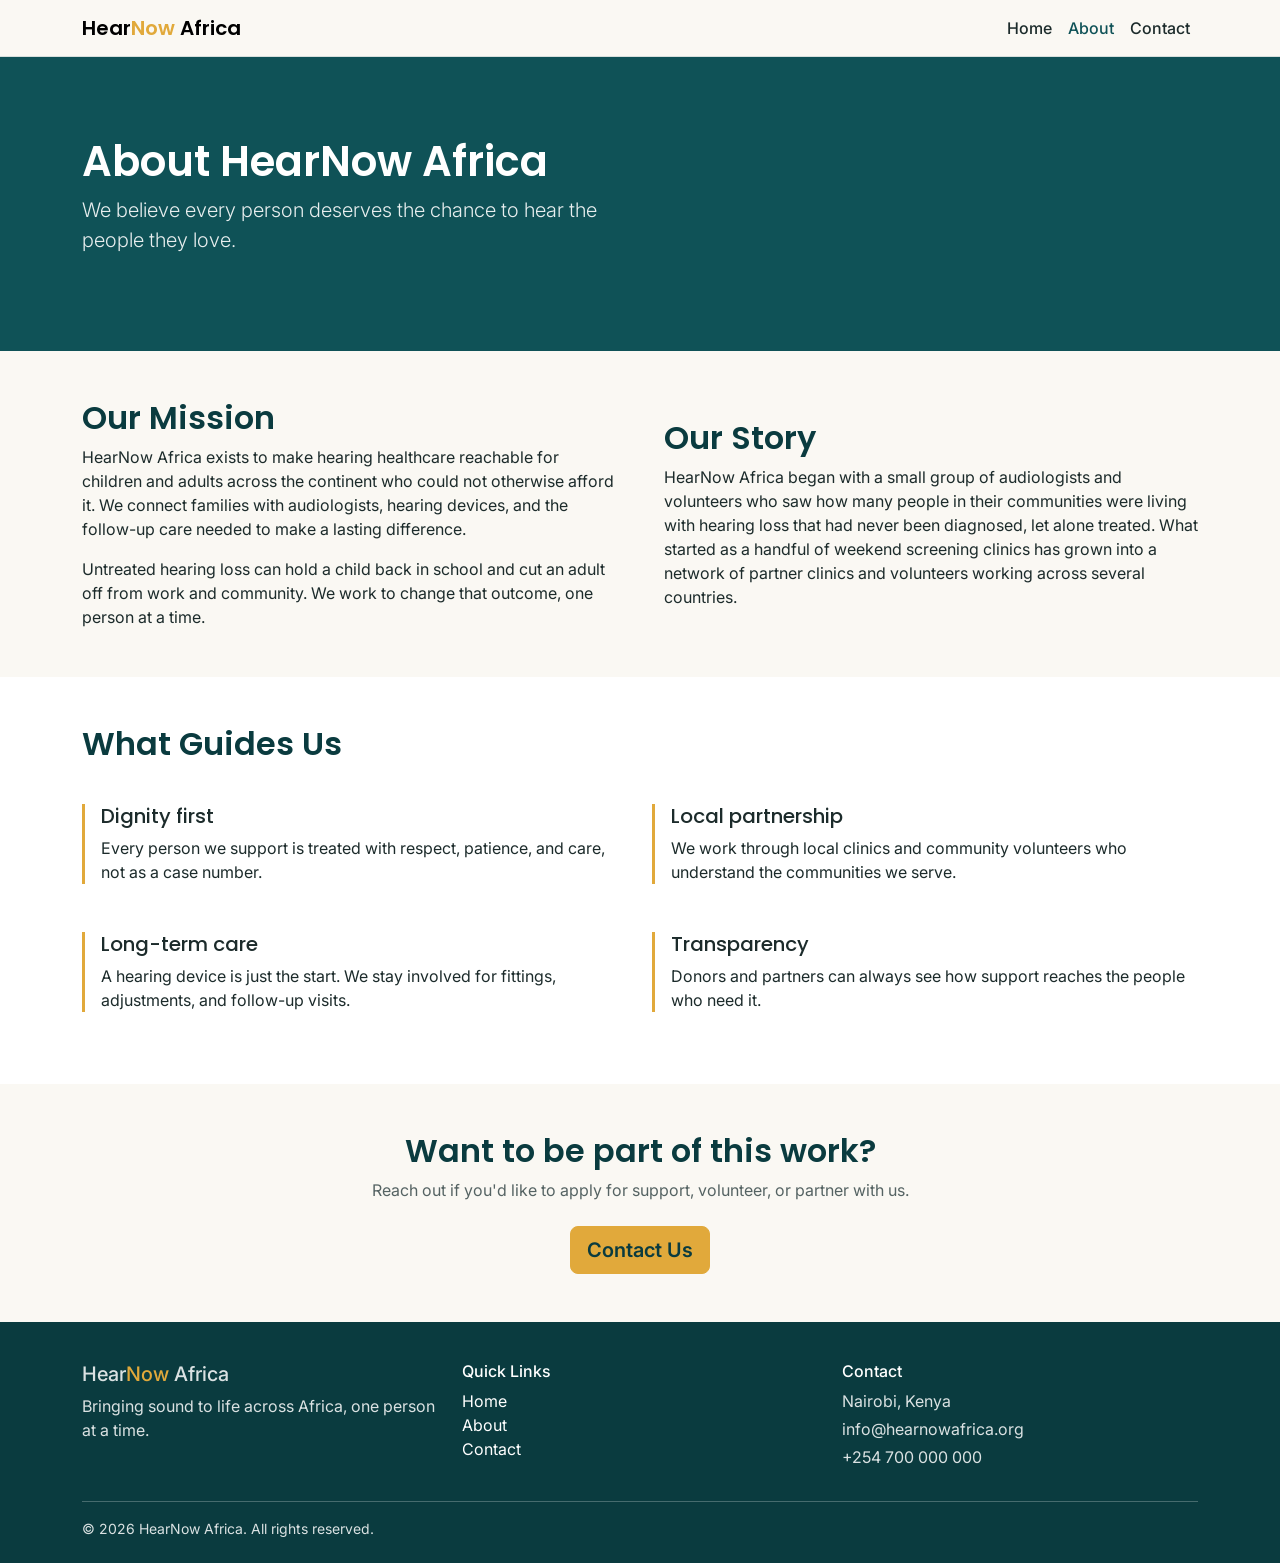
==== about.html @ d8a1f8f1 "Initial commit" ====
<!DOCTYPE html>
<html lang="en">
<head>
  <meta charset="UTF-8">
  <meta name="viewport" content="width=device-width, initial-scale=1.0">
  <title>About Us | HearNow Africa</title>

  <link href="https://cdn.jsdelivr.net/npm/bootstrap@5.3.3/dist/css/bootstrap.min.css" rel="stylesheet">
  <link rel="preconnect" href="https://fonts.googleapis.com">
  <link href="https://fonts.googleapis.com/css2?family=Poppins:wght@600;700&family=Inter:wght@400;500;600&display=swap" rel="stylesheet">
  <link href="css/custom.css" rel="stylesheet">
</head>
<body>

  <!-- Navbar -->
  <nav class="navbar navbar-expand-lg">
    <div class="container">
      <a class="navbar-brand" href="index.html">Hear<span>Now</span> Africa</a>
      <button class="navbar-toggler" type="button" data-bs-toggle="collapse" data-bs-target="#navMenu">
        <span class="navbar-toggler-icon"></span>
      </button>
      <div class="collapse navbar-collapse" id="navMenu">
        <ul class="navbar-nav ms-auto">
          <li class="nav-item"><a class="nav-link" href="index.html">Home</a></li>
          <li class="nav-item"><a class="nav-link active" href="about.html">About</a></li>
          <li class="nav-item"><a class="nav-link" href="contact.html">Contact</a></li>
        </ul>
      </div>
    </div>
  </nav>

  <!-- Page header -->
  <header class="hero">
    <div class="container">
      <h1>About HearNow Africa</h1>
      <p class="lead">We believe every person deserves the chance to hear the people they love.</p>
    </div>
  </header>

  <!-- Mission -->
  <section class="py-5">
    <div class="container">
      <div class="row g-5 align-items-center">
        <div class="col-lg-6">
          <h2 class="section-title">Our Mission</h2>
          <p>HearNow Africa exists to make hearing healthcare reachable for children and adults across the continent who could not otherwise afford it. We connect families with audiologists, hearing devices, and the follow-up care needed to make a lasting difference.</p>
          <p class="mb-0">Untreated hearing loss can hold a child back in school and cut an adult off from work and community. We work to change that outcome, one person at a time.</p>
        </div>
        <div class="col-lg-6">
          <h2 class="section-title">Our Story</h2>
          <p class="mb-0">HearNow Africa began with a small group of audiologists and volunteers who saw how many people in their communities were living with hearing loss that had never been diagnosed, let alone treated. What started as a handful of weekend screening clinics has grown into a network of partner clinics and volunteers working across several countries.</p>
        </div>
      </div>
    </div>
  </section>

  <!-- Values -->
  <section class="py-5" style="background-color:#fff;">
    <div class="container">
      <h2 class="section-title">What Guides Us</h2>
      <div class="row g-4 mt-3">
        <div class="col-md-6">
          <div class="value-item">
            <h3 class="h5">Dignity first</h3>
            <p class="mb-0">Every person we support is treated with respect, patience, and care, not as a case number.</p>
          </div>
        </div>
        <div class="col-md-6">
          <div class="value-item">
            <h3 class="h5">Local partnership</h3>
            <p class="mb-0">We work through local clinics and community volunteers who understand the communities we serve.</p>
          </div>
        </div>
        <div class="col-md-6">
          <div class="value-item">
            <h3 class="h5">Long-term care</h3>
            <p class="mb-0">A hearing device is just the start. We stay involved for fittings, adjustments, and follow-up visits.</p>
          </div>
        </div>
        <div class="col-md-6">
          <div class="value-item">
            <h3 class="h5">Transparency</h3>
            <p class="mb-0">Donors and partners can always see how support reaches the people who need it.</p>
          </div>
        </div>
      </div>
    </div>
  </section>

  <!-- CTA -->
  <section class="py-5 text-center">
    <div class="container">
      <h2 class="section-title">Want to be part of this work?</h2>
      <p class="section-sub mx-auto mb-4">Reach out if you'd like to apply for support, volunteer, or partner with us.</p>
      <a href="contact.html" class="btn btn-gold btn-lg">Contact Us</a>
    </div>
  </section>

  <!-- Footer -->
  <footer>
    <div class="container">
      <div class="row g-4">
        <div class="col-md-4">
          <div class="footer-brand h5">Hear<span>Now</span> Africa</div>
          <p class="mt-2">Bringing sound to life across Africa, one person at a time.</p>
        </div>
        <div class="col-md-4">
          <h6 class="text-white">Quick Links</h6>
          <ul class="list-unstyled">
            <li><a href="index.html">Home</a></li>
            <li><a href="about.html">About</a></li>
            <li><a href="contact.html">Contact</a></li>
          </ul>
        </div>
        <div class="col-md-4">
          <h6 class="text-white">Contact</h6>
          <p class="mb-1">Nairobi, Kenya</p>
          <p class="mb-1">info@hearnowafrica.org</p>
          <p>+254 700 000 000</p>
        </div>
      </div>
      <hr class="border-light opacity-25 mt-3">
      <p class="mb-0 small">&copy; 2026 HearNow Africa. All rights reserved.</p>
    </div>
  </footer>

  <script src="https://cdn.jsdelivr.net/npm/bootstrap@5.3.3/dist/js/bootstrap.bundle.min.js"></script>
</body>
</html>
---- css/custom.css ----
/* HearNow Africa — custom styles (kept intentionally simple) */

:root {
  --teal: #0F5257;
  --teal-dark: #0A3B3F;
  --gold: #E1A93B;
  --cream: #FAF8F3;
  --ink: #1C2B2B;
}

body {
  font-family: 'Inter', system-ui, -apple-system, sans-serif;
  color: var(--ink);
  background-color: var(--cream);
}

h1, h2, h3, .navbar-brand {
  font-family: 'Poppins', sans-serif;
  font-weight: 600;
}

a {
  color: var(--teal);
}

/* Navbar */
.navbar {
  background-color: var(--cream);
  border-bottom: 1px solid rgba(15, 82, 87, 0.15);
}

.navbar-brand span {
  color: var(--gold);
}

.nav-link {
  color: var(--ink) !important;
  font-weight: 500;
}

.nav-link.active {
  color: var(--teal) !important;
}

/* Hero */
.hero {
  background-color: var(--teal);
  color: #fff;
  padding: 5rem 0;
}

.hero h1 {
  font-size: 2.6rem;
  max-width: 720px;
}

.hero p.lead {
  max-width: 560px;
  color: rgba(255,255,255,0.9);
}

.btn-gold {
  background-color: var(--gold);
  border-color: var(--gold);
  color: var(--teal-dark);
  font-weight: 600;
}

.btn-gold:hover {
  background-color: #c9922d;
  border-color: #c9922d;
  color: var(--teal-dark);
}

.btn-outline-light:hover {
  color: var(--teal);
}

/* Section headers */
.section-title {
  color: var(--teal-dark);
  margin-bottom: 0.5rem;
}

.section-sub {
  color: #556363;
  max-width: 620px;
}

/* Cards for "how we help" */
.help-card {
  border: 1px solid rgba(15, 82, 87, 0.15);
  border-radius: 6px;
  padding: 2rem 1.5rem;
  height: 100%;
  background-color: #fff;
}

.help-card .icon {
  width: 48px;
  height: 48px;
  border-radius: 50%;
  background-color: var(--teal);
  color: #fff;
  display: flex;
  align-items: center;
  justify-content: center;
  font-size: 1.3rem;
  margin-bottom: 1rem;
}

/* Stats strip */
.stats-strip {
  background-color: var(--teal-dark);
  color: #fff;
  padding: 2.5rem 0;
}

.stats-strip .stat-number {
  font-family: 'Poppins', sans-serif;
  font-size: 2.2rem;
  font-weight: 600;
  color: var(--gold);
}

/* Values list (about page) */
.value-item {
  border-left: 3px solid var(--gold);
  padding-left: 1rem;
  margin-bottom: 1.5rem;
}

/* Contact page */
.contact-info-box {
  background-color: var(--teal);
  color: #fff;
  border-radius: 6px;
  padding: 2rem;
}

.contact-info-box a {
  color: var(--gold);
}

/* Footer */
footer {
  background-color: var(--teal-dark);
  color: rgba(255,255,255,0.85);
  padding: 2.5rem 0 1.5rem;
}

footer a {
  color: #fff;
  text-decoration: none;
}

footer a:hover {
  color: var(--gold);
}

footer .footer-brand span {
  color: var(--gold);
}
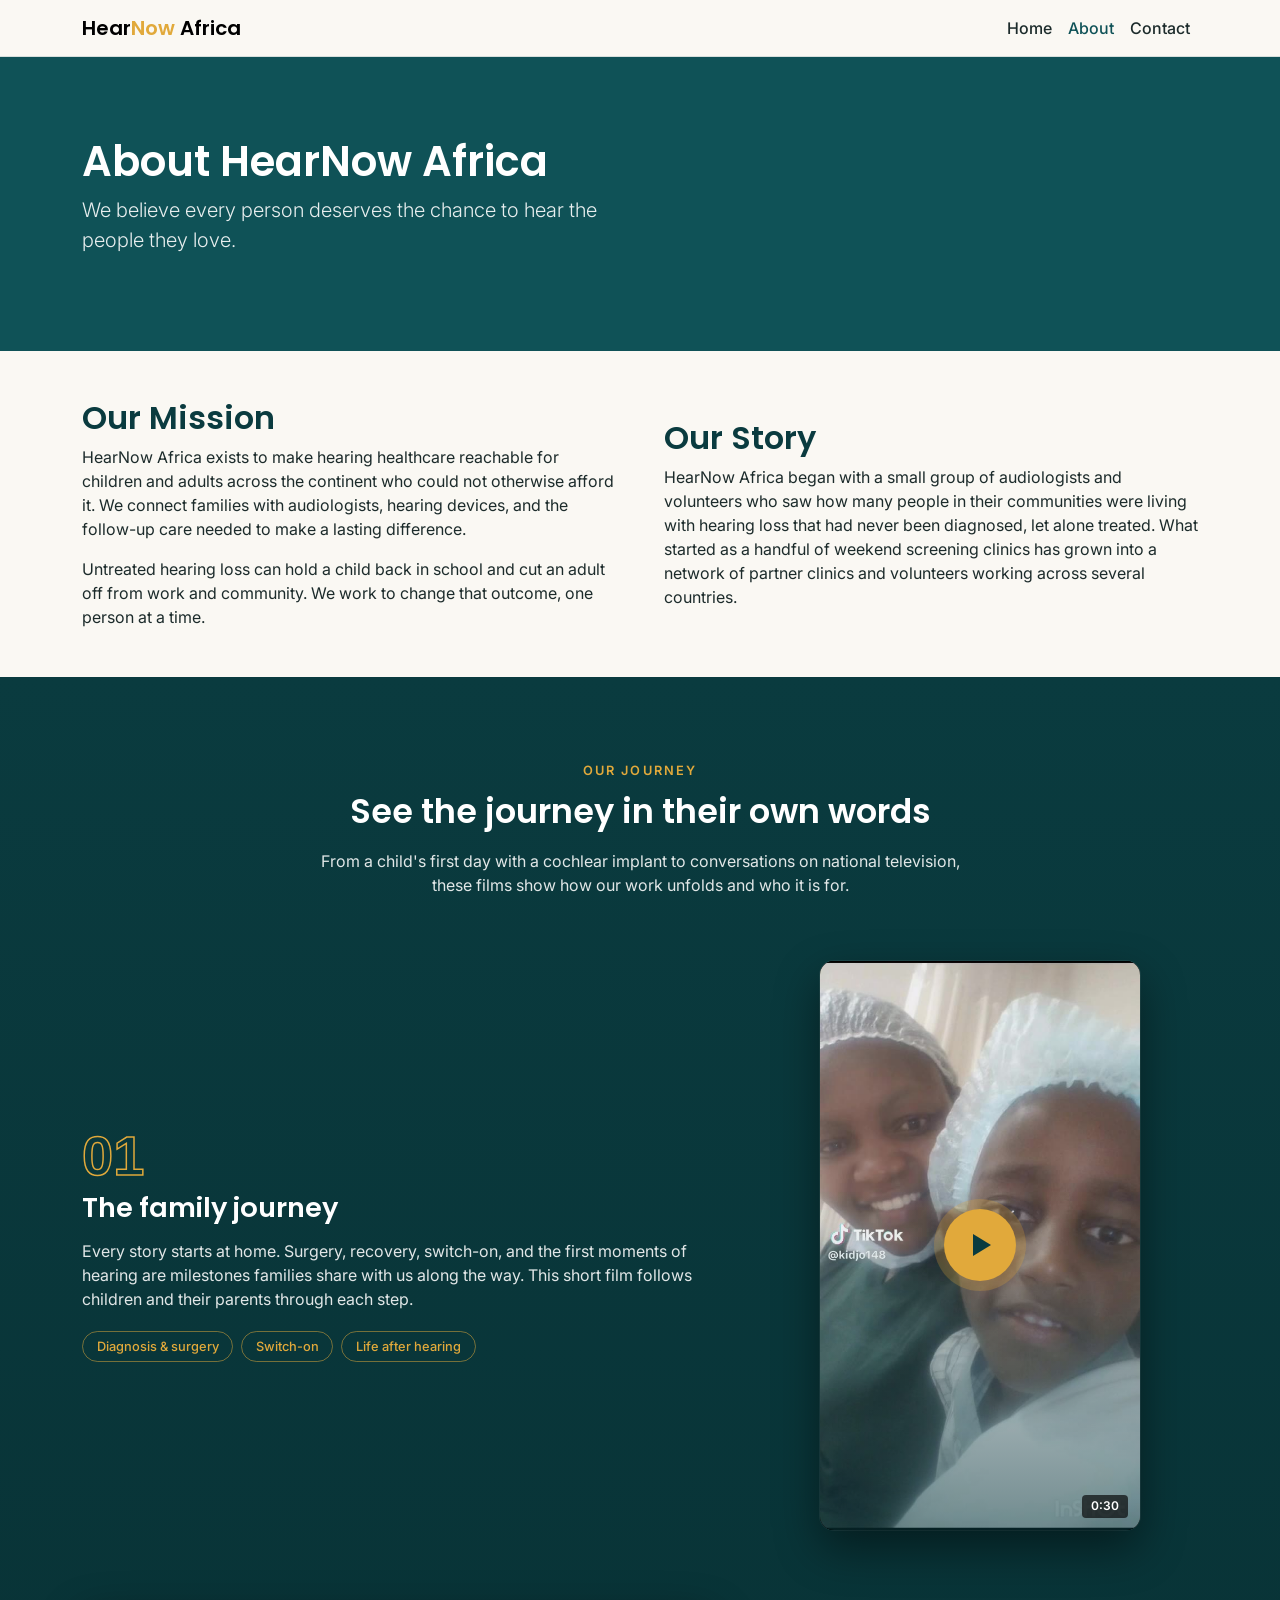
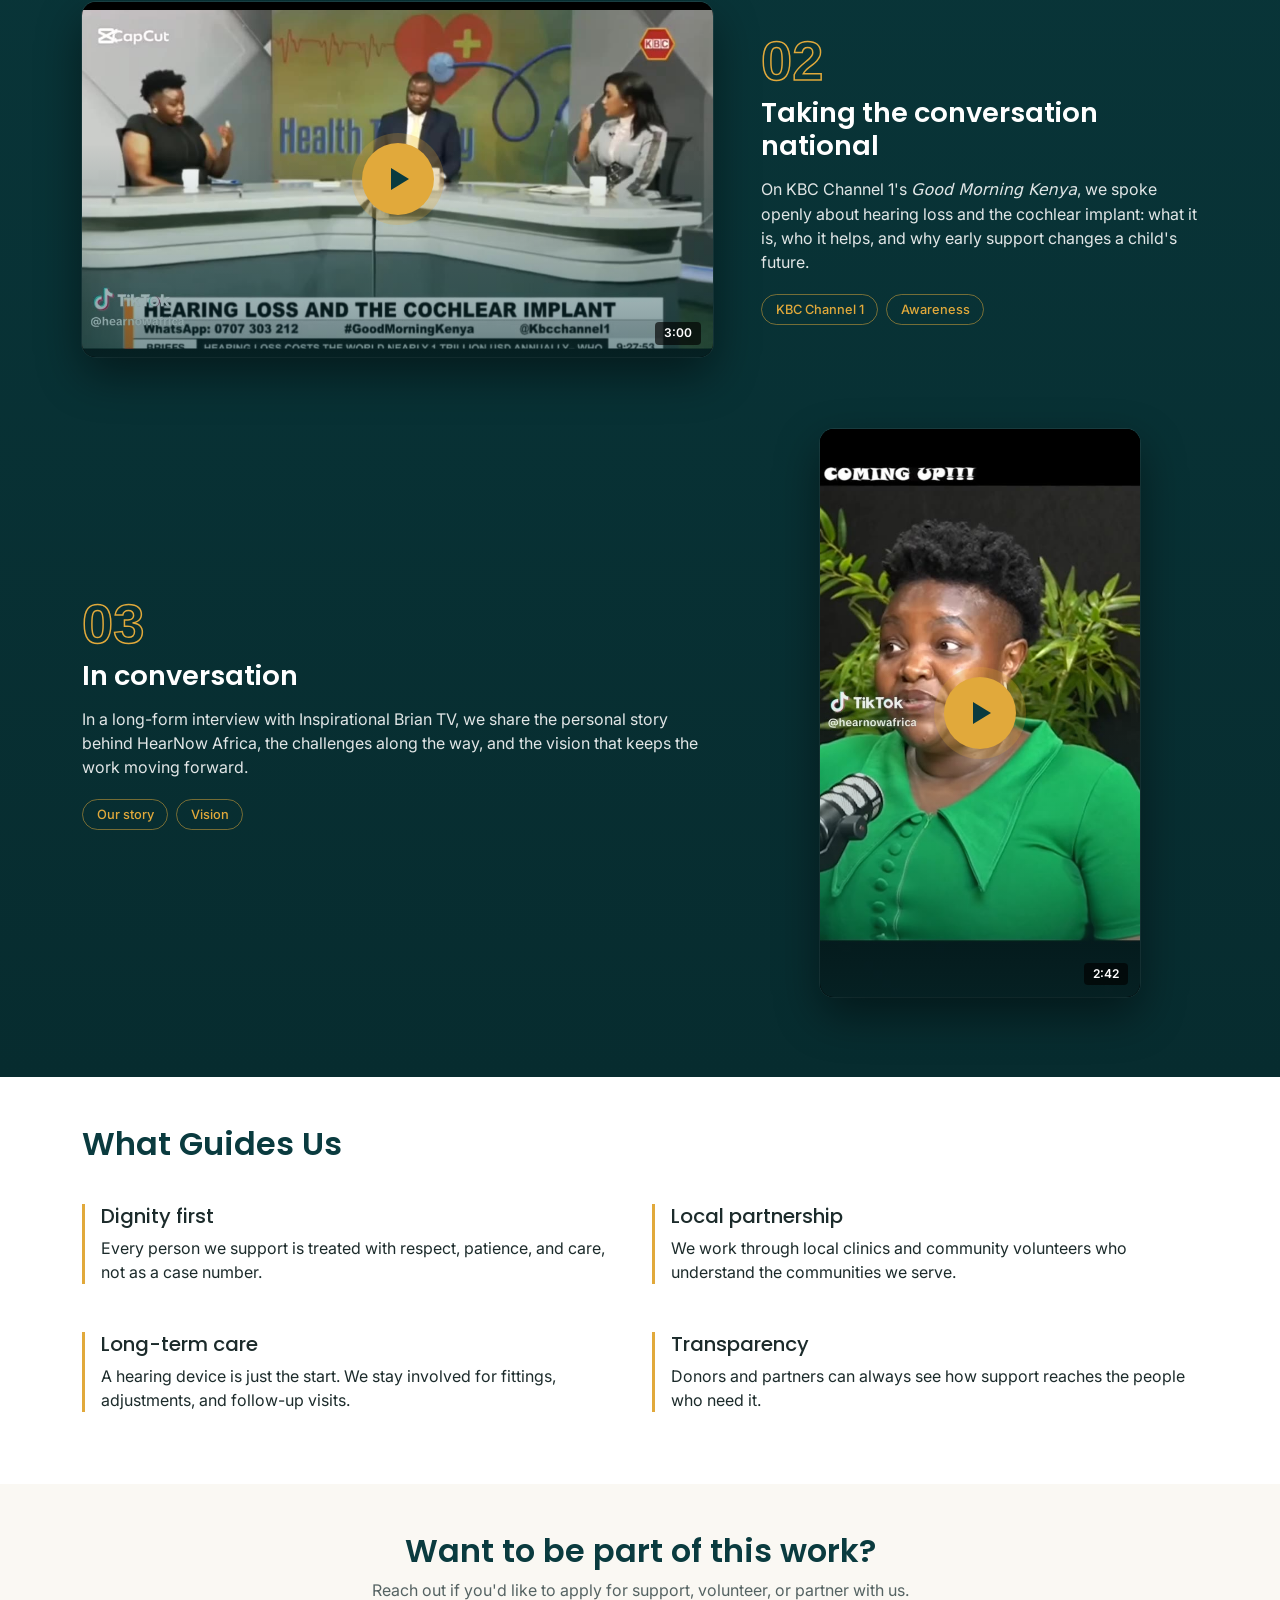
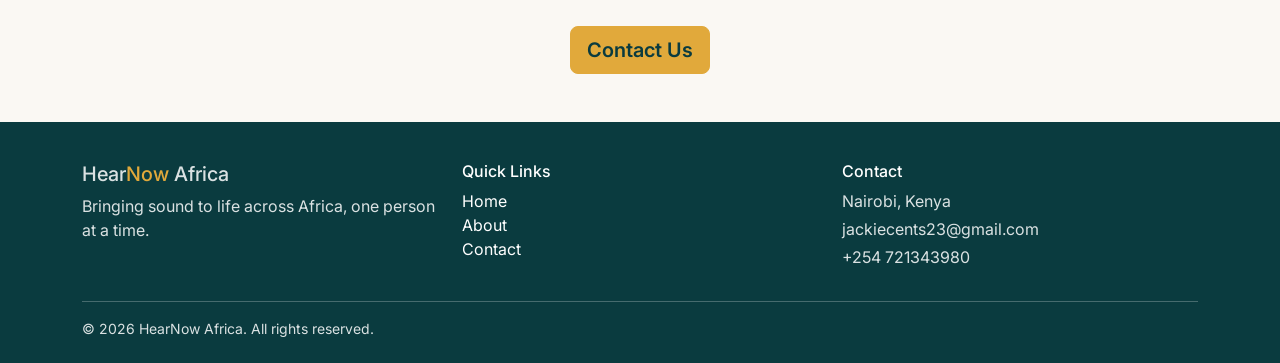
==== commit 73a48804: "minor edits" ====
--- a/about.html
+++ b/about.html
@@ -54,6 +54,95 @@
     </div>
   </section>
 
+  <!-- Our Journey (videos) -->
+  <section class="journey py-5" id="journey" aria-labelledby="journey-title">
+    <div class="container">
+      <div class="journey-intro text-center mx-auto">
+        <span class="eyebrow">Our Journey</span>
+        <h2 class="journey-title" id="journey-title">See the journey in their own words</h2>
+        <p>From a child's first day with a cochlear implant to conversations on national television, these films show how our work unfolds and who it is for.</p>
+      </div>
+
+      <!-- Chapter 1 -->
+      <article class="journey-chapter">
+        <div class="row g-4 g-lg-5 align-items-center">
+          <div class="col-lg-5 order-lg-2">
+            <figure class="video-card video-portrait mx-auto" data-video-card>
+              <video preload="none" playsinline controls poster="videos/journey-1-family-story.jpg" aria-label="Family journey montage: children and parents through the cochlear implant process">
+                <source src="videos/journey-1-family-story.mp4" type="video/mp4">
+                Your browser does not support HTML5 video.
+              </video>
+              <button class="video-play" type="button" aria-label="Play video: The family journey">
+                <span class="play-icon" aria-hidden="true"></span>
+              </button>
+              <span class="video-duration">0:30</span>
+            </figure>
+          </div>
+          <div class="col-lg-7 order-lg-1">
+            <span class="chapter-num">01</span>
+            <h3 class="chapter-title">The family journey</h3>
+            <p>Every story starts at home. Surgery, recovery, switch-on, and the first moments of hearing are milestones families share with us along the way. This short film follows children and their parents through each step.</p>
+            <ul class="chapter-meta list-unstyled">
+              <li>Diagnosis &amp; surgery</li><li>Switch-on</li><li>Life after hearing</li>
+            </ul>
+          </div>
+        </div>
+      </article>
+
+      <!-- Chapter 2 -->
+      <article class="journey-chapter">
+        <div class="row g-4 g-lg-5 align-items-center">
+          <div class="col-lg-7">
+            <figure class="video-card video-landscape" data-video-card>
+              <video preload="none" playsinline controls poster="videos/journey-2-kbc-feature.jpg" aria-label="Good Morning Kenya on KBC Channel 1: Hearing loss and the cochlear implant">
+                <source src="videos/journey-2-kbc-feature.mp4" type="video/mp4">
+                Your browser does not support HTML5 video.
+              </video>
+              <button class="video-play" type="button" aria-label="Play video: Hearing loss and the cochlear implant on KBC">
+                <span class="play-icon" aria-hidden="true"></span>
+              </button>
+              <span class="video-duration">3:00</span>
+            </figure>
+          </div>
+          <div class="col-lg-5">
+            <span class="chapter-num">02</span>
+            <h3 class="chapter-title">Taking the conversation national</h3>
+            <p>On KBC Channel 1's <em>Good Morning Kenya</em>, we spoke openly about hearing loss and the cochlear implant: what it is, who it helps, and why early support changes a child's future.</p>
+            <ul class="chapter-meta list-unstyled">
+              <li>KBC Channel 1</li><li>Awareness</li>
+            </ul>
+          </div>
+        </div>
+      </article>
+
+      <!-- Chapter 3 -->
+      <article class="journey-chapter">
+        <div class="row g-4 g-lg-5 align-items-center">
+          <div class="col-lg-5 order-lg-2">
+            <figure class="video-card video-portrait mx-auto" data-video-card>
+              <video preload="none" playsinline controls poster="videos/journey-3-inspirational-brian.jpg" aria-label="Interview on Inspirational Brian TV about the HearNow Africa journey">
+                <source src="videos/journey-3-inspirational-brian.mp4" type="video/mp4">
+                Your browser does not support HTML5 video.
+              </video>
+              <button class="video-play" type="button" aria-label="Play video: In conversation on Inspirational Brian TV">
+                <span class="play-icon" aria-hidden="true"></span>
+              </button>
+              <span class="video-duration">2:42</span>
+            </figure>
+          </div>
+          <div class="col-lg-7 order-lg-1">
+            <span class="chapter-num">03</span>
+            <h3 class="chapter-title">In conversation</h3>
+            <p>In a long-form interview with Inspirational Brian TV, we share the personal story behind HearNow Africa, the challenges along the way, and the vision that keeps the work moving forward.</p>
+            <ul class="chapter-meta list-unstyled">
+              <li>Our story</li><li>Vision</li>
+            </ul>
+          </div>
+        </div>
+      </article>
+    </div>
+  </section>
+
   <!-- Values -->
   <section class="py-5" style="background-color:#fff;">
     <div class="container">
@@ -115,8 +204,8 @@
         <div class="col-md-4">
           <h6 class="text-white">Contact</h6>
           <p class="mb-1">Nairobi, Kenya</p>
-          <p class="mb-1">info@hearnowafrica.org</p>
-          <p>+254 700 000 000</p>
+          <p class="mb-1">jackiecents23@gmail.com</p>
+          <p>+254 721343980</p>
         </div>
       </div>
       <hr class="border-light opacity-25 mt-3">
@@ -125,5 +214,6 @@
   </footer>
 
   <script src="https://cdn.jsdelivr.net/npm/bootstrap@5.3.3/dist/js/bootstrap.bundle.min.js"></script>
+  <script src="js/journey.js"></script>
 </body>
 </html>
--- a/css/custom.css
+++ b/css/custom.css
@@ -160,4 +160,129 @@
 
 footer .footer-brand span {
   color: var(--gold);
-}+}
+
+/* ===== Our Journey (about page videos) ===== */
+.journey {
+  background: linear-gradient(180deg, var(--teal-dark) 0%, #072c2f 100%);
+  color: rgba(255,255,255,0.88);
+  padding-top: 5rem !important;
+  padding-bottom: 5rem !important;
+}
+
+.journey-intro { max-width: 680px; margin-bottom: 4rem; }
+
+.journey .eyebrow {
+  display: inline-block;
+  font-size: 0.8rem;
+  font-weight: 600;
+  letter-spacing: 0.16em;
+  text-transform: uppercase;
+  color: var(--gold);
+  margin-bottom: 0.75rem;
+}
+
+.journey-title { color: #fff; font-size: 2.1rem; margin-bottom: 1rem; }
+
+.journey-chapter { margin-bottom: 4.5rem; }
+.journey-chapter:last-child { margin-bottom: 0; }
+
+.chapter-num {
+  display: block;
+  font-family: 'Poppins', sans-serif;
+  font-weight: 700;
+  font-size: 3.5rem;
+  line-height: 1;
+  color: transparent;
+  -webkit-text-stroke: 1.5px var(--gold);
+  margin-bottom: 0.5rem;
+}
+
+.chapter-title { color: #fff; font-size: 1.7rem; margin-bottom: 0.9rem; }
+
+.chapter-meta { display: flex; flex-wrap: wrap; gap: 0.5rem; margin: 1.25rem 0 0; }
+.chapter-meta li {
+  font-size: 0.8rem;
+  font-weight: 500;
+  padding: 0.3rem 0.85rem;
+  border: 1px solid rgba(225,169,59,0.5);
+  border-radius: 999px;
+  color: var(--gold);
+}
+
+/* Video card */
+.video-card {
+  position: relative;
+  margin: 0;
+  background: #000;
+  border-radius: 14px;
+  overflow: hidden;
+  box-shadow: 0 18px 45px rgba(0,0,0,0.45), 0 0 0 1px rgba(255,255,255,0.08);
+}
+
+.video-card video { display: block; width: 100%; height: 100%; background: #000; object-fit: contain; }
+.video-landscape { aspect-ratio: 16 / 9; }
+.video-portrait  { aspect-ratio: 9 / 16; max-width: 320px; }
+
+/* Play overlay */
+.video-play {
+  position: absolute;
+  inset: 0;
+  width: 100%;
+  border: 0;
+  padding: 0;
+  cursor: pointer;
+  background: linear-gradient(180deg, rgba(10,59,63,0) 40%, rgba(10,59,63,0.55) 100%);
+  display: flex;
+  align-items: center;
+  justify-content: center;
+  transition: opacity .25s ease, background .25s ease;
+}
+.video-play:hover { background: rgba(10,59,63,0.25); }
+.video-play:focus-visible { outline: 3px solid var(--gold); outline-offset: -3px; }
+
+.play-icon {
+  width: 72px;
+  height: 72px;
+  border-radius: 50%;
+  background: var(--gold);
+  box-shadow: 0 0 0 10px rgba(225,169,59,0.25);
+  position: relative;
+  transition: transform .25s ease;
+}
+.play-icon::after {
+  content: "";
+  position: absolute;
+  top: 50%; left: 54%;
+  transform: translate(-50%, -50%);
+  border-style: solid;
+  border-width: 11px 0 11px 18px;
+  border-color: transparent transparent transparent var(--teal-dark);
+}
+.video-play:hover .play-icon { transform: scale(1.08); }
+
+.video-duration {
+  position: absolute;
+  right: 12px; bottom: 12px;
+  font-size: 0.75rem;
+  font-weight: 600;
+  color: #fff;
+  background: rgba(0,0,0,0.65);
+  padding: 0.15rem 0.55rem;
+  border-radius: 4px;
+  pointer-events: none;
+  transition: opacity .25s ease;
+}
+
+.video-card.is-started .video-play,
+.video-card.is-started .video-duration { opacity: 0; visibility: hidden; pointer-events: none; }
+
+@media (max-width: 991.98px) {
+  .journey-chapter { margin-bottom: 3.5rem; }
+  .journey-title { font-size: 1.7rem; }
+  .chapter-num { font-size: 2.6rem; }
+}
+
+@media (prefers-reduced-motion: reduce) {
+  .video-play, .play-icon, .video-duration { transition: none; }
+}
